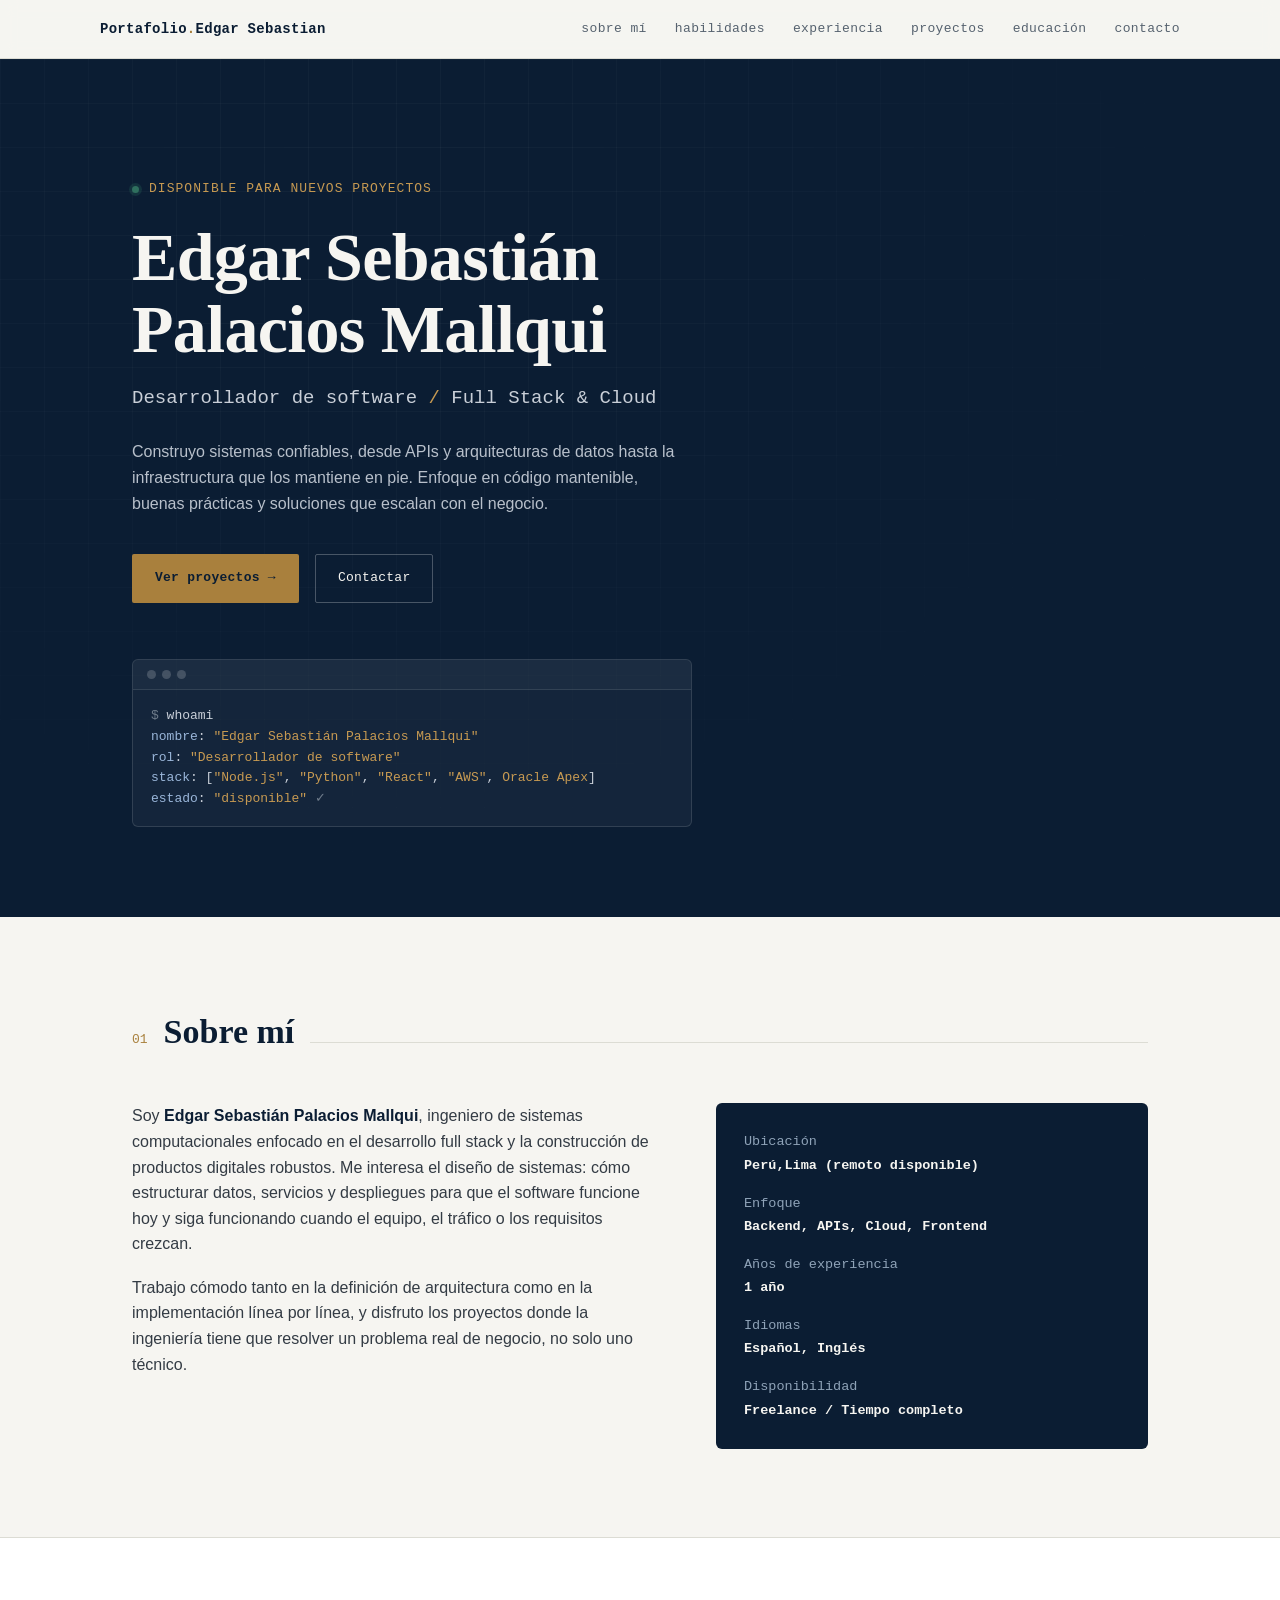
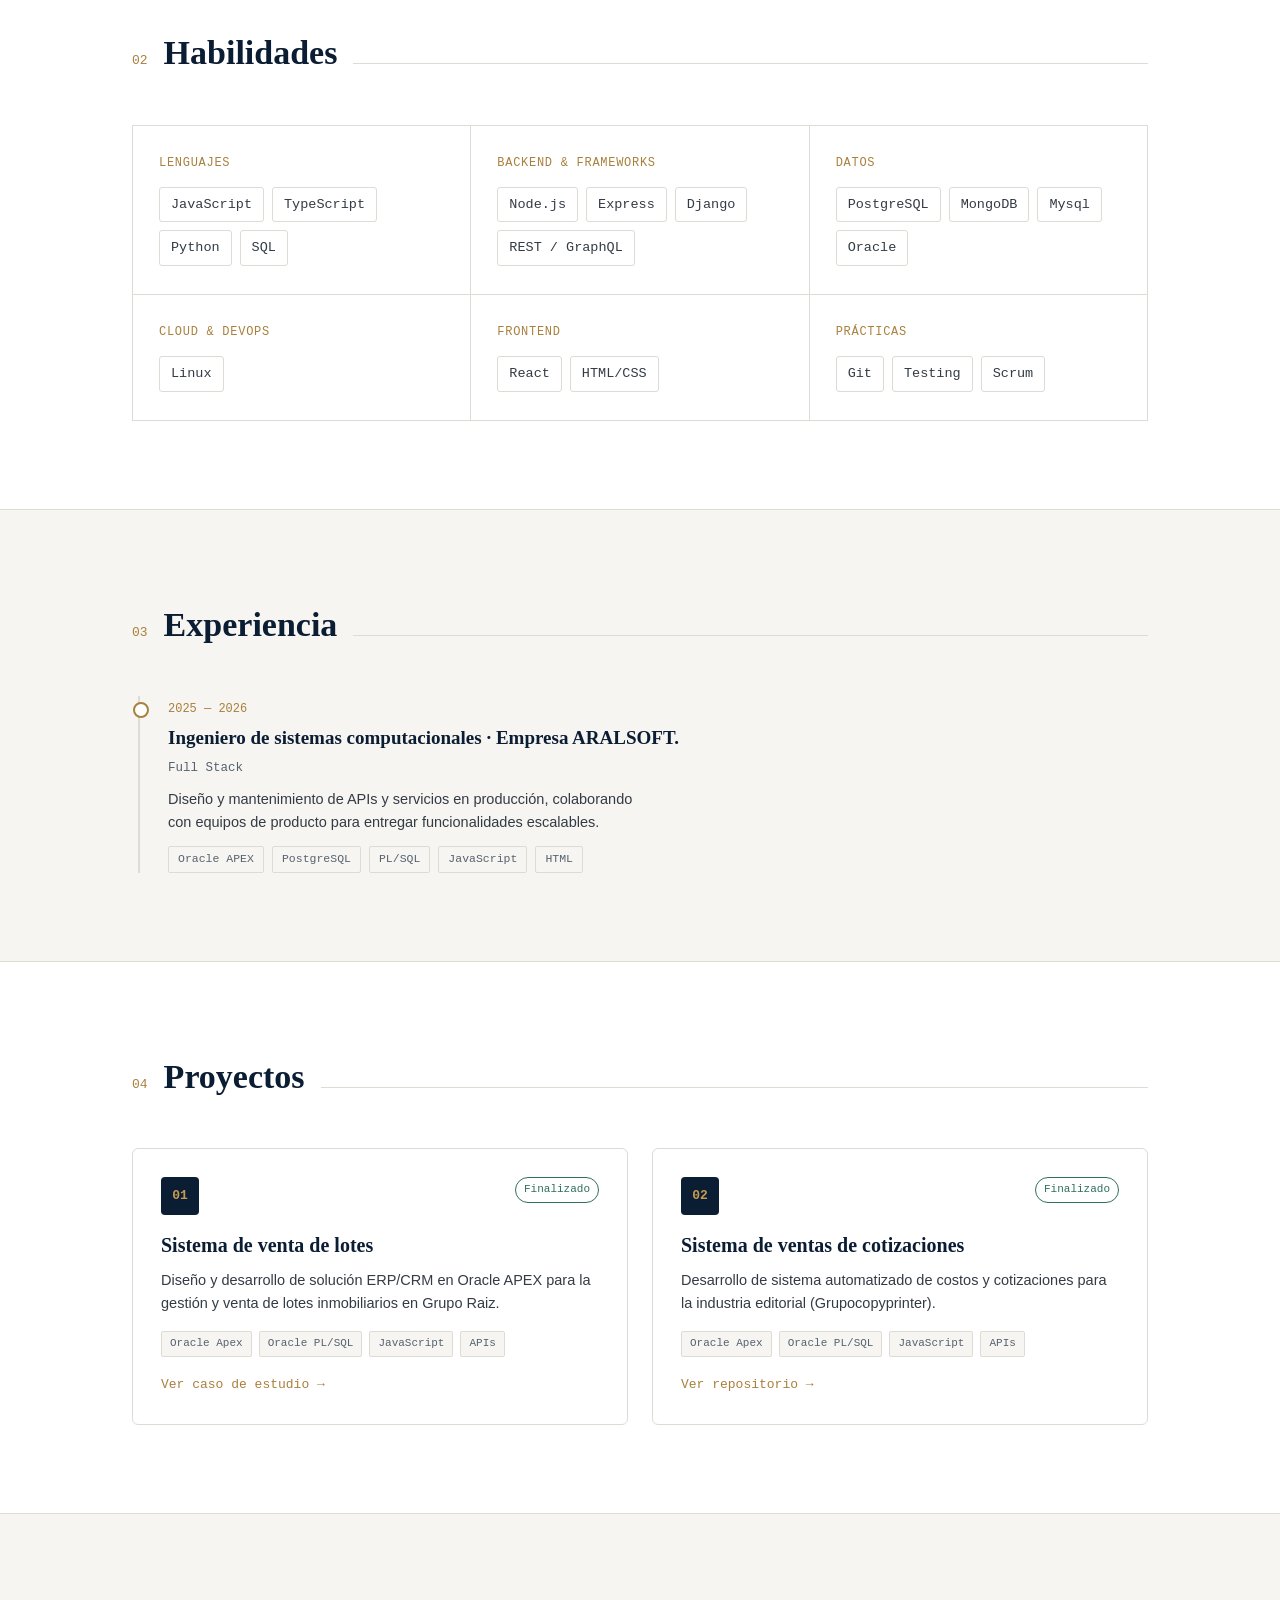
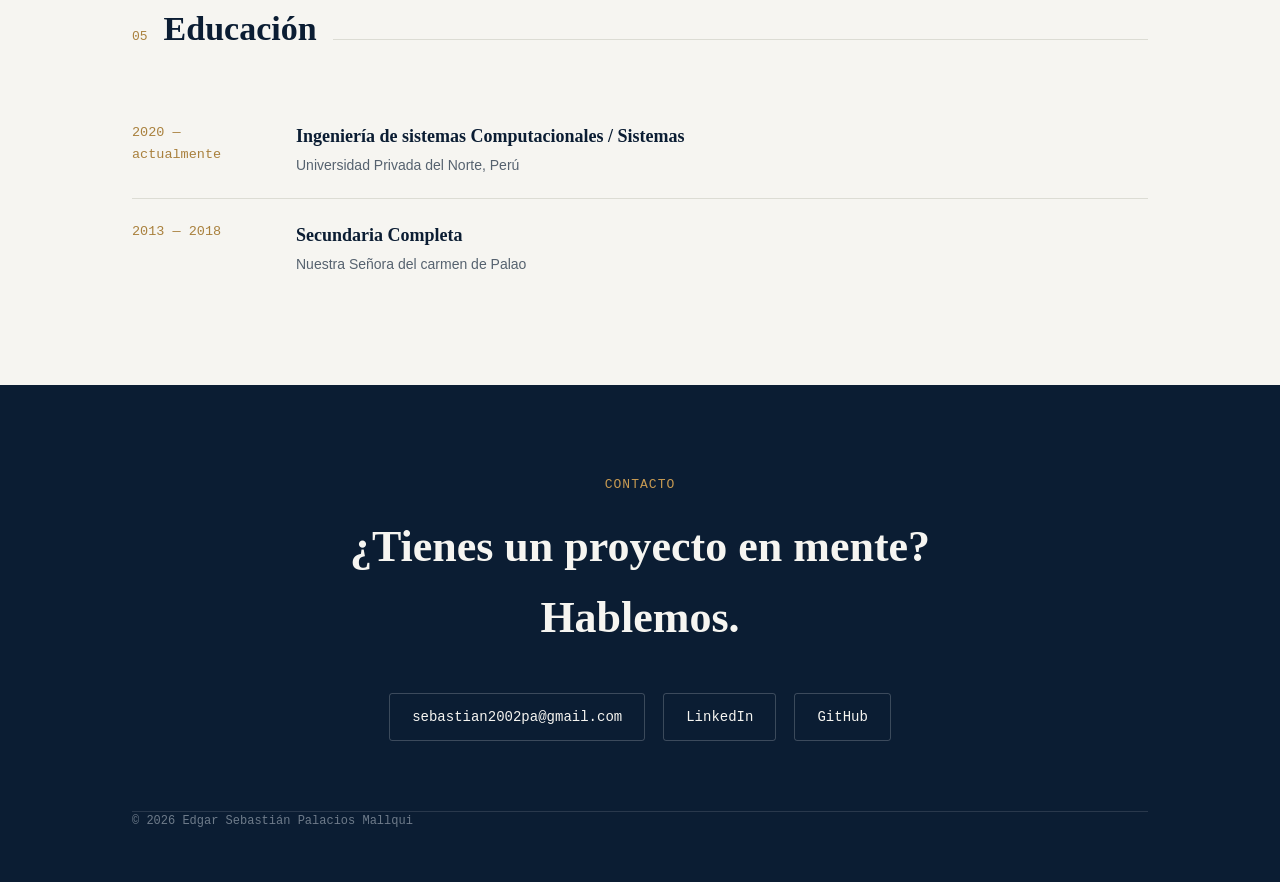
==== index.html @ ee0e253f "Rename INDEX.HTML to index.html" ====
<!DOCTYPE html>
<html lang="es">
<head>
<meta charset="UTF-8">
<meta name="viewport" content="width=device-width, initial-scale=1.0">
<title>Edgar Sebastián Palacios Mallqui — Ingeniero de Software</title>
<link rel="stylesheet" href="estilo.css">
</head>
<body>

<header class="nav">
  <div class="wrap nav-inner">
    <div class="brand">Portafolio<span>.</span>Edgar Sebastian</div>
    <button class="menu-toggle" id="menuToggle" aria-label="Abrir menú" aria-expanded="false">
      <svg width="22" height="22" viewBox="0 0 24 24" fill="none" stroke="currentColor" stroke-width="2"><line x1="3" y1="6" x2="21" y2="6"/><line x1="3" y1="12" x2="21" y2="12"/><line x1="3" y1="18" x2="21" y2="18"/></svg>
    </button>
    <nav class="links" id="navLinks">
      <a href="#sobre-mi">Sobre mí</a>
      <a href="#habilidades">Habilidades</a>
      <a href="#experiencia">Experiencia</a>
      <a href="#proyectos">Proyectos</a>
      <a href="#educacion">Educación</a>
      <a href="#contacto">Contacto</a>
    </nav>
  </div>
</header>

<section class="hero">
  <div class="wrap hero-inner">
    <div class="eyebrow"><span class="dot"></span> Disponible para nuevos proyectos</div>
    <h1 class="name">Edgar Sebastián<br>Palacios Mallqui</h1>
    <p class="role">Desarrollador de software <span class="accent">/</span> Full Stack &amp; Cloud</p>
    <p class="hero-desc">
      Construyo sistemas confiables, desde APIs y arquitecturas de datos hasta la
      infraestructura que los mantiene en pie. Enfoque en código mantenible,
      buenas prácticas y soluciones que escalan con el negocio.
    </p>
    <div class="hero-cta">
      <a href="#proyectos" class="btn btn-primary">Ver proyectos →</a>
      <a href="#contacto" class="btn btn-ghost">Contactar</a>
    </div>

    <div class="console" aria-hidden="true">
      <div class="console-bar"><span></span><span></span><span></span></div>
      <pre><span class="c">$</span> whoami
<span class="k">nombre</span>: <span class="s">"Edgar Sebastián Palacios Mallqui"</span>
<span class="k">rol</span>: <span class="s">"Desarrollador de software"</span>
<span class="k">stack</span>: [<span class="s">"Node.js"</span>, <span class="s">"Python"</span>, <span class="s">"React"</span>, <span class="s">"AWS"</span>, <span class="s">Oracle Apex</span>]
<span class="k">estado</span>: <span class="s">"disponible"</span> <span class="c">✓</span></pre>
    </div>
  </div>
</section>

<section id="sobre-mi">
  <div class="wrap">
    <div class="section-head">
      <span class="section-num">01</span>
      <h2 class="section-title">Sobre mí</h2>
      <div class="section-line"></div>
    </div>
    <div class="about-grid">
      <div class="about-text">
        <p>
          Soy <strong>Edgar Sebastián Palacios Mallqui</strong>, ingeniero de sistemas computacionales
          enfocado en el desarrollo full stack y la construcción de productos digitales
          robustos. Me interesa el diseño de sistemas: cómo estructurar datos,
          servicios y despliegues para que el software funcione hoy y siga
          funcionando cuando el equipo, el tráfico o los requisitos crezcan.
        </p>
        <p>
          Trabajo cómodo tanto en la definición de arquitectura como en la
          implementación línea por línea, y disfruto los proyectos donde
          la ingeniería tiene que resolver un problema real de negocio, no
          solo uno técnico.
        </p>
        <p>
        
        </p>
      </div>
      <dl class="facts">
        <dt>Ubicación</dt><dd>Perú,Lima (remoto disponible)</dd>
        <dt>Enfoque</dt><dd>Backend, APIs, Cloud, Frontend</dd>
        <dt>Años de experiencia</dt><dd>1 año</dd>
        <dt>Idiomas</dt><dd>Español, Inglés</dd>
        <dt>Disponibilidad</dt><dd>Freelance / Tiempo completo</dd>
      </dl>
    </div>
  </div>
</section>

<section class="alt" id="habilidades">
  <div class="wrap">
    <div class="section-head">
      <span class="section-num">02</span>
      <h2 class="section-title">Habilidades</h2>
      <div class="section-line"></div>
    </div>
    <div class="skills-grid">
      <div class="skill-card">
        <div class="skill-cat">Lenguajes</div>
        <ul class="skill-list">
          <li>JavaScript</li><li>TypeScript</li><li>Python</li><li>SQL</li>
        </ul>
      </div>
      <div class="skill-card">
        <div class="skill-cat">Backend &amp; Frameworks</div>
        <ul class="skill-list">
          <li>Node.js</li><li>Express</li><li>Django</li><li>REST / GraphQL</li>
        </ul>
      </div>
      <div class="skill-card">
        <div class="skill-cat">Datos</div>
        <ul class="skill-list">
          <li>PostgreSQL</li><li>MongoDB</li><li>Mysql</li><li>Oracle</li>
        </ul>
      </div>
      <div class="skill-card">
        <div class="skill-cat">Cloud &amp; DevOps</div>
        <ul class="skill-list">
          <li>Linux</li>
        </ul>
      </div>
      <div class="skill-card">
        <div class="skill-cat">Frontend</div>
        <ul class="skill-list">
          <li>React</li><li>HTML/CSS</li>
        </ul>
      </div>
      <div class="skill-card">
        <div class="skill-cat">Prácticas</div>
        <ul class="skill-list">
          <li>Git</li><li>Testing</li><li>Scrum</li>
        </ul>
      </div>
    </div>
  </div>
</section>

<section id="experiencia">
  <div class="wrap">
    <div class="section-head">
      <span class="section-num">03</span>
      <h2 class="section-title">Experiencia</h2>
      <div class="section-line"></div>
    </div>
    <div class="gitlog">
      <div class="commit">
        <div class="commit-hash">2025 — 2026</div>
        <div class="commit-msg">Ingeniero de sistemas computacionales · Empresa ARALSOFT.</div>
        <div class="commit-meta">Full Stack</div>
        <p class="commit-body">
          Diseño y mantenimiento de APIs y servicios en producción, colaborando
          con equipos de producto para entregar funcionalidades escalables.
        </p>
        <div class="commit-tags"><span>Oracle APEX</span><span>PostgreSQL</span><span>PL/SQL</span><span>JavaScript</span><span>HTML</span></div>
      </div>
      
</section>

<section class="alt" id="proyectos">
  <div class="wrap">
    <div class="section-head">
      <span class="section-num">04</span>
      <h2 class="section-title">Proyectos</h2>
      <div class="section-line"></div>
    </div>
    <div class="projects-grid">
      <div class="project-card">
        <div class="project-top">
          <div class="project-icon">01</div>
          <span class="project-status">Finalizado</span>
        </div>
        <div class="project-title">Sistema de venta de lotes</div>
        <p class="project-desc">
          Diseño y desarrollo de solución ERP/CRM en Oracle APEX para la gestión y venta de lotes inmobiliarios en Grupo Raiz.
        </p>
        <div class="project-stack"><span>Oracle Apex</span><span>Oracle PL/SQL</span><span>JavaScript</span><span>APIs

        </span></div>
        <a class="project-link" href="#">Ver caso de estudio →</a>
      </div>
      <div class="project-card">
        <div class="project-top">
          <div class="project-icon">02</div>
          <span class="project-status">Finalizado</span>
        </div>
        <div class="project-title">Sistema de ventas de cotizaciones</div>
        <p class="project-desc">
          Desarrollo de sistema automatizado de costos y cotizaciones para la industria editorial (Grupocopyprinter).
        </p>
        <div class="project-stack"><span>Oracle Apex</span><span>Oracle PL/SQL</span><span>JavaScript</span><span>APIs</span></div>
        <a class="project-link" href="#">Ver repositorio →</a>
      </div>
             
</section>

<section id="educacion">
  <div class="wrap">
    <div class="section-head">
      <span class="section-num">05</span>
      <h2 class="section-title">Educación</h2>
      <div class="section-line"></div>
    </div>
    <div class="edu-item">
      <div class="edu-year">2020 — actualmente</div>
      <div>
        <div class="edu-title">Ingeniería de sistemas Computacionales / Sistemas</div>
        <div class="edu-sub">Universidad Privada del Norte, Perú</div>
      </div>
    </div>
    <div class="edu-item">
      <div class="edu-year"> 2013 — 2018</div>
      <div>
        <div class="edu-title">Secundaria Completa</div>
        <div class="edu-sub">Nuestra Señora del carmen de Palao</div>
      </div>
    </div>
    
</section>

<footer class="contact" id="contacto">
  <div class="wrap contact-inner">
    <div class="contact-eyebrow">Contacto</div>
    <h2 class="contact-title">¿Tienes un proyecto en mente? Hablemos.</h2>
    <div class="contact-methods">
      <a href="mailto:sebastian2002pa@gmail.com">sebastian2002pa@gmail.com</a>
      <a href="https://www.linkedin.com/in/sebastian-palacios-268299251/" target="_blank" rel="noopener">LinkedIn</a>
      <a href="https://github.com/tu-usuario" target="_blank" rel="noopener">GitHub</a>
    </div>
    <div class="foot-bottom wrap" style="padding:0;">
      <span>© 2026 Edgar Sebastián Palacios Mallqui</span>
      
    </div>
  </div>
</footer>

<script src="script.js"></script>

</body>
</html>
---- estilo.css ----
:root{
  --navy: #0B1D33;
  --navy-2: #122A48;
  --ivory: #F6F5F1;
  --paper: #FFFFFF;
  --steel: #56626F;
  --line: #DCDCD4;
  --brass: #A9803D;
  --brass-light: #C79A52;
  --ok: #2F6F5E;
  --mono: 'JetBrains Mono', ui-monospace, SFMono-Regular, Menlo, monospace;
  --serif: 'Source Serif 4', 'Georgia', serif;
  --sans: 'Inter', -apple-system, BlinkMacSystemFont, sans-serif;
}

@import url('https://fonts.googleapis.com/css2?family=Inter:wght@400;500;600;700&family=JetBrains+Mono:wght@400;500;600&family=Source+Serif+4:opsz,wght@8..60,400;8..60,600;8..60,700&display=swap');

*{ margin:0; padding:0; box-sizing:border-box; }

html{ scroll-behavior:smooth; }

body{
  background: var(--ivory);
  color: var(--navy);
  font-family: var(--sans);
  line-height:1.6;
  -webkit-font-smoothing:antialiased;
}

a{ color:inherit; text-decoration:none; }

::selection{ background: var(--brass-light); color: var(--navy); }

/* Focus visibility */
a:focus-visible, button:focus-visible{
  outline: 2px solid var(--brass);
  outline-offset: 3px;
}

.wrap{ max-width: 1080px; margin:0 auto; padding: 0 32px; }

/* NAV */
header.nav{
  position: sticky; top:0; z-index: 50;
  background: rgba(246,245,241,0.9);
  backdrop-filter: blur(8px);
  border-bottom: 1px solid var(--line);
}
.nav-inner{
  display:flex; align-items:center; justify-content:space-between;
  padding: 18px 0;
}
.brand{
  font-family: var(--mono);
  font-size: 14px;
  letter-spacing: 0.02em;
  font-weight:600;
}
.brand span{ color: var(--brass); }
nav.links{ display:flex; gap: 28px; }
nav.links a{
  font-size: 13px;
  font-family: var(--mono);
  color: var(--steel);
  letter-spacing: 0.03em;
  text-transform: lowercase;
  position: relative;
  transition: color .2s ease;
}
nav.links a:hover{ color: var(--navy); }
nav.links a::after{
  content:''; position:absolute; left:0; bottom:-4px;
  width:0; height:1px; background: var(--brass);
  transition: width .25s ease;
}
nav.links a:hover::after{ width:100%; }

.menu-toggle{ display:none; background:none; border:none; cursor:pointer; }

/* HERO */
.hero{
  background: var(--navy);
  color: var(--ivory);
  padding: 120px 0 90px;
  position: relative;
  overflow: hidden;
}
.hero::before{
  content:'';
  position:absolute; inset:0;
  background-image:
    linear-gradient(rgba(255,255,255,0.035) 1px, transparent 1px),
    linear-gradient(90deg, rgba(255,255,255,0.035) 1px, transparent 1px);
  background-size: 44px 44px;
  mask-image: radial-gradient(ellipse at 30% 20%, black, transparent 70%);
}
.hero-inner{ position:relative; z-index:2; }
.eyebrow{
  font-family: var(--mono);
  font-size: 13px;
  color: var(--brass-light);
  letter-spacing: 0.08em;
  text-transform: uppercase;
  display:flex; align-items:center; gap:10px;
  margin-bottom: 22px;
}
.eyebrow .dot{
  width:7px; height:7px; border-radius:50%;
  background: var(--ok);
  box-shadow: 0 0 0 3px rgba(47,111,94,0.25);
}
h1.name{
  font-family: var(--serif);
  font-weight: 700;
  font-size: clamp(38px, 6vw, 68px);
  line-height: 1.05;
  letter-spacing: -0.01em;
  max-width: 780px;
}
.role{
  font-family: var(--mono);
  font-size: clamp(15px, 2vw, 19px);
  color: #C9CFD8;
  margin-top: 18px;
  max-width: 640px;
}
.role .accent{ color: var(--brass-light); }
.hero-desc{
  margin-top: 26px;
  max-width: 560px;
  color: #B8C0CB;
  font-size: 16px;
}
.hero-cta{
  margin-top: 38px;
  display:flex; gap:16px; flex-wrap:wrap;
}
.btn{
  font-family: var(--mono);
  font-size: 13px;
  padding: 13px 22px;
  border-radius: 2px;
  letter-spacing: 0.02em;
  transition: all .2s ease;
  display:inline-flex; align-items:center; gap:8px;
  border: 1px solid transparent;
}
.btn-primary{
  background: var(--brass);
  color: var(--navy);
  font-weight:600;
}
.btn-primary:hover{ background: var(--brass-light); }
.btn-ghost{
  border-color: rgba(255,255,255,0.25);
  color: var(--ivory);
}
.btn-ghost:hover{ border-color: var(--brass-light); color: var(--brass-light); }

/* console card */
.console{
  margin-top: 56px;
  background: rgba(255,255,255,0.04);
  border: 1px solid rgba(255,255,255,0.12);
  border-radius: 6px;
  max-width: 560px;
  font-family: var(--mono);
  font-size: 13px;
  overflow:hidden;
}
.console-bar{
  display:flex; gap:6px;
  padding: 10px 14px;
  border-bottom: 1px solid rgba(255,255,255,0.1);
  background: rgba(255,255,255,0.03);
}
.console-bar span{
  width:9px; height:9px; border-radius:50%;
  background: rgba(255,255,255,0.18);
}
.console pre{
  padding: 16px 18px;
  color: #C9CFD8;
  white-space: pre-wrap;
  overflow-x:auto;
}
.console .k{ color: #9AB6D9; }
.console .s{ color: var(--brass-light); }
.console .c{ color: #6E7B8A; }

/* SECTION shared */
section{ padding: 88px 0; }
section.alt{ background: var(--paper); border-top: 1px solid var(--line); border-bottom: 1px solid var(--line); }
.section-head{
  display:flex; align-items:baseline; gap: 16px;
  margin-bottom: 44px;
}
.section-num{
  font-family: var(--mono);
  color: var(--brass);
  font-size: 13px;
}
.section-title{
  font-family: var(--serif);
  font-size: clamp(26px, 3.4vw, 34px);
  font-weight:700;
}
.section-line{
  flex:1; height:1px; background: var(--line);
}

/* ABOUT */
.about-grid{
  display:grid; grid-template-columns: 1.1fr 0.9fr; gap: 56px;
  align-items:start;
}
.about-text p{ margin-bottom: 18px; color: #333B44; font-size: 16px; max-width: 62ch; }
.about-text strong{ color: var(--navy); }
.facts{
  background: var(--navy);
  color: var(--ivory);
  padding: 28px;
  border-radius: 6px;
  font-family: var(--mono);
  font-size: 13.5px;
}
.facts dt{ color: #8FA3B8; margin-top: 16px; }
.facts dt:first-child{ margin-top:0; }
.facts dd{ color: var(--ivory); font-weight:600; margin-top:2px; }

/* SKILLS */
.skills-grid{
  display:grid; grid-template-columns: repeat(3, 1fr); gap: 1px;
  background: var(--line);
  border: 1px solid var(--line);
}
.skill-card{
  background: var(--paper);
  padding: 28px 26px;
}
.skill-cat{
  font-family: var(--mono);
  font-size: 12px;
  color: var(--brass);
  text-transform: uppercase;
  letter-spacing: 0.06em;
  margin-bottom: 14px;
}
.skill-list{ list-style:none; display:flex; flex-wrap:wrap; gap:8px; }
.skill-list li{
  font-size: 13.5px;
  padding: 6px 11px;
  border: 1px solid var(--line);
  border-radius: 3px;
  color: #333B44;
  font-family: var(--mono);
}

/* EXPERIENCE — git log style */
.gitlog{ border-left: 2px solid var(--line); margin-left: 6px; }
.commit{
  position: relative;
  padding: 4px 0 32px 28px;
}
.commit:last-child{ padding-bottom:0; }
.commit::before{
  content:'';
  position:absolute; left:-7px; top:6px;
  width:12px; height:12px; border-radius:50%;
  background: var(--paper);
  border: 2px solid var(--brass);
}
.commit-hash{
  font-family: var(--mono);
  font-size: 12px;
  color: var(--brass);
}
.commit-msg{
  font-family: var(--serif);
  font-weight:700;
  font-size: 19px;
  margin-top: 4px;
}
.commit-meta{
  font-family: var(--mono);
  font-size: 12.5px;
  color: var(--steel);
  margin-top: 4px;
}
.commit-body{ margin-top: 10px; color:#333B44; font-size:14.5px; max-width:60ch;}
.commit-tags{ margin-top:12px; display:flex; gap:8px; flex-wrap:wrap; }
.commit-tags span{
  font-family: var(--mono);
  font-size: 11.5px;
  padding: 3px 9px;
  background: var(--ivory);
  border: 1px solid var(--line);
  border-radius: 2px;
  color: var(--steel);
}

/* PROJECTS */
.projects-grid{
  display:grid; grid-template-columns: repeat(2, 1fr); gap: 24px;
}
.project-card{
  background: var(--paper);
  border: 1px solid var(--line);
  border-radius: 6px;
  padding: 28px;
  display:flex; flex-direction:column;
  transition: border-color .2s ease, transform .2s ease;
}
.project-card:hover{ border-color: var(--brass); transform: translateY(-2px); }
.project-top{
  display:flex; justify-content:space-between; align-items:flex-start;
  margin-bottom: 14px;
}
.project-icon{
  width: 38px; height:38px;
  border-radius: 4px;
  background: var(--navy);
  color: var(--brass-light);
  display:flex; align-items:center; justify-content:center;
  font-family: var(--mono); font-size: 13px; font-weight:600;
}
.project-status{
  font-family: var(--mono); font-size: 11px;
  color: var(--ok);
  border: 1px solid var(--ok);
  padding: 3px 8px; border-radius: 20px;
}
.project-title{ font-family: var(--serif); font-weight:700; font-size: 20px; }
.project-desc{ color:#333B44; font-size:14.5px; margin-top:8px; flex:1; }
.project-stack{ display:flex; gap:7px; flex-wrap:wrap; margin-top:16px; }
.project-stack span{
  font-family: var(--mono); font-size: 11px;
  color: var(--steel);
  background: var(--ivory);
  padding: 3px 8px; border-radius: 2px;
  border:1px solid var(--line);
}
.project-link{
  margin-top:18px;
  font-family: var(--mono); font-size: 13px;
  color: var(--brass);
  display:inline-flex; align-items:center; gap:6px;
}

/* EDUCATION */
.edu-item{
  display:grid; grid-template-columns: 140px 1fr;
  gap: 24px;
  padding: 22px 0;
  border-bottom: 1px solid var(--line);
}
.edu-item:first-child{ padding-top:0; }
.edu-item:last-child{ border-bottom:none; }
.edu-year{ font-family: var(--mono); color: var(--brass); font-size: 13.5px; }
.edu-title{ font-family: var(--serif); font-weight:700; font-size: 18px; }
.edu-sub{ color: var(--steel); font-size: 14px; margin-top: 3px; }

/* CONTACT */
footer.contact{
  background: var(--navy);
  color: var(--ivory);
  padding: 90px 0 50px;
}
.contact-inner{ text-align:center; }
.contact-eyebrow{
  font-family: var(--mono); color: var(--brass-light);
  font-size: 13px; text-transform:uppercase; letter-spacing:.08em;
}
.contact-title{
  font-family: var(--serif); font-weight:700;
  font-size: clamp(28px, 4vw, 44px);
  margin-top: 16px;
  max-width: 700px;
  margin-left:auto; margin-right:auto;
}
.contact-methods{
  margin-top: 40px;
  display:flex; justify-content:center; gap: 18px; flex-wrap:wrap;
}
.contact-methods a{
  font-family: var(--mono); font-size: 14px;
  border: 1px solid rgba(255,255,255,0.2);
  padding: 12px 22px;
  border-radius: 3px;
  transition: border-color .2s ease, color .2s ease;
}
.contact-methods a:hover{ border-color: var(--brass-light); color: var(--brass-light); }
.foot-bottom{
  margin-top: 70px;
  padding-top: 24px;
  border-top: 1px solid rgba(255,255,255,0.12);
  display:flex; justify-content:space-between; align-items:center;
  font-family: var(--mono); font-size: 12px; color: #6E7B8A;
  flex-wrap:wrap; gap:12px;
}

/* responsive */
@media (max-width: 860px){
  .about-grid{ grid-template-columns: 1fr; }
  .skills-grid{ grid-template-columns: 1fr 1fr; }
  .projects-grid{ grid-template-columns: 1fr; }
}
@media (max-width: 600px){
  .wrap{ padding: 0 20px; }
  nav.links{
    position:fixed; top:64px; left:0; right:0;
    background: var(--ivory);
    flex-direction:column; gap:0;
    border-bottom: 1px solid var(--line);
    transform: translateY(-150%);
    transition: transform .25s ease;
    padding: 8px 20px 16px;
  }
  nav.links.open{ transform: translateY(0); }
  nav.links a{ padding: 12px 0; border-bottom: 1px solid var(--line); }
  .menu-toggle{ display:block; }
  .skills-grid{ grid-template-columns: 1fr; }
  .edu-item{ grid-template-columns: 1fr; gap:6px; }
}

@media (prefers-reduced-motion: reduce){
  html{ scroll-behavior:auto; }
  *{ transition: none !important; animation: none !important; }
}
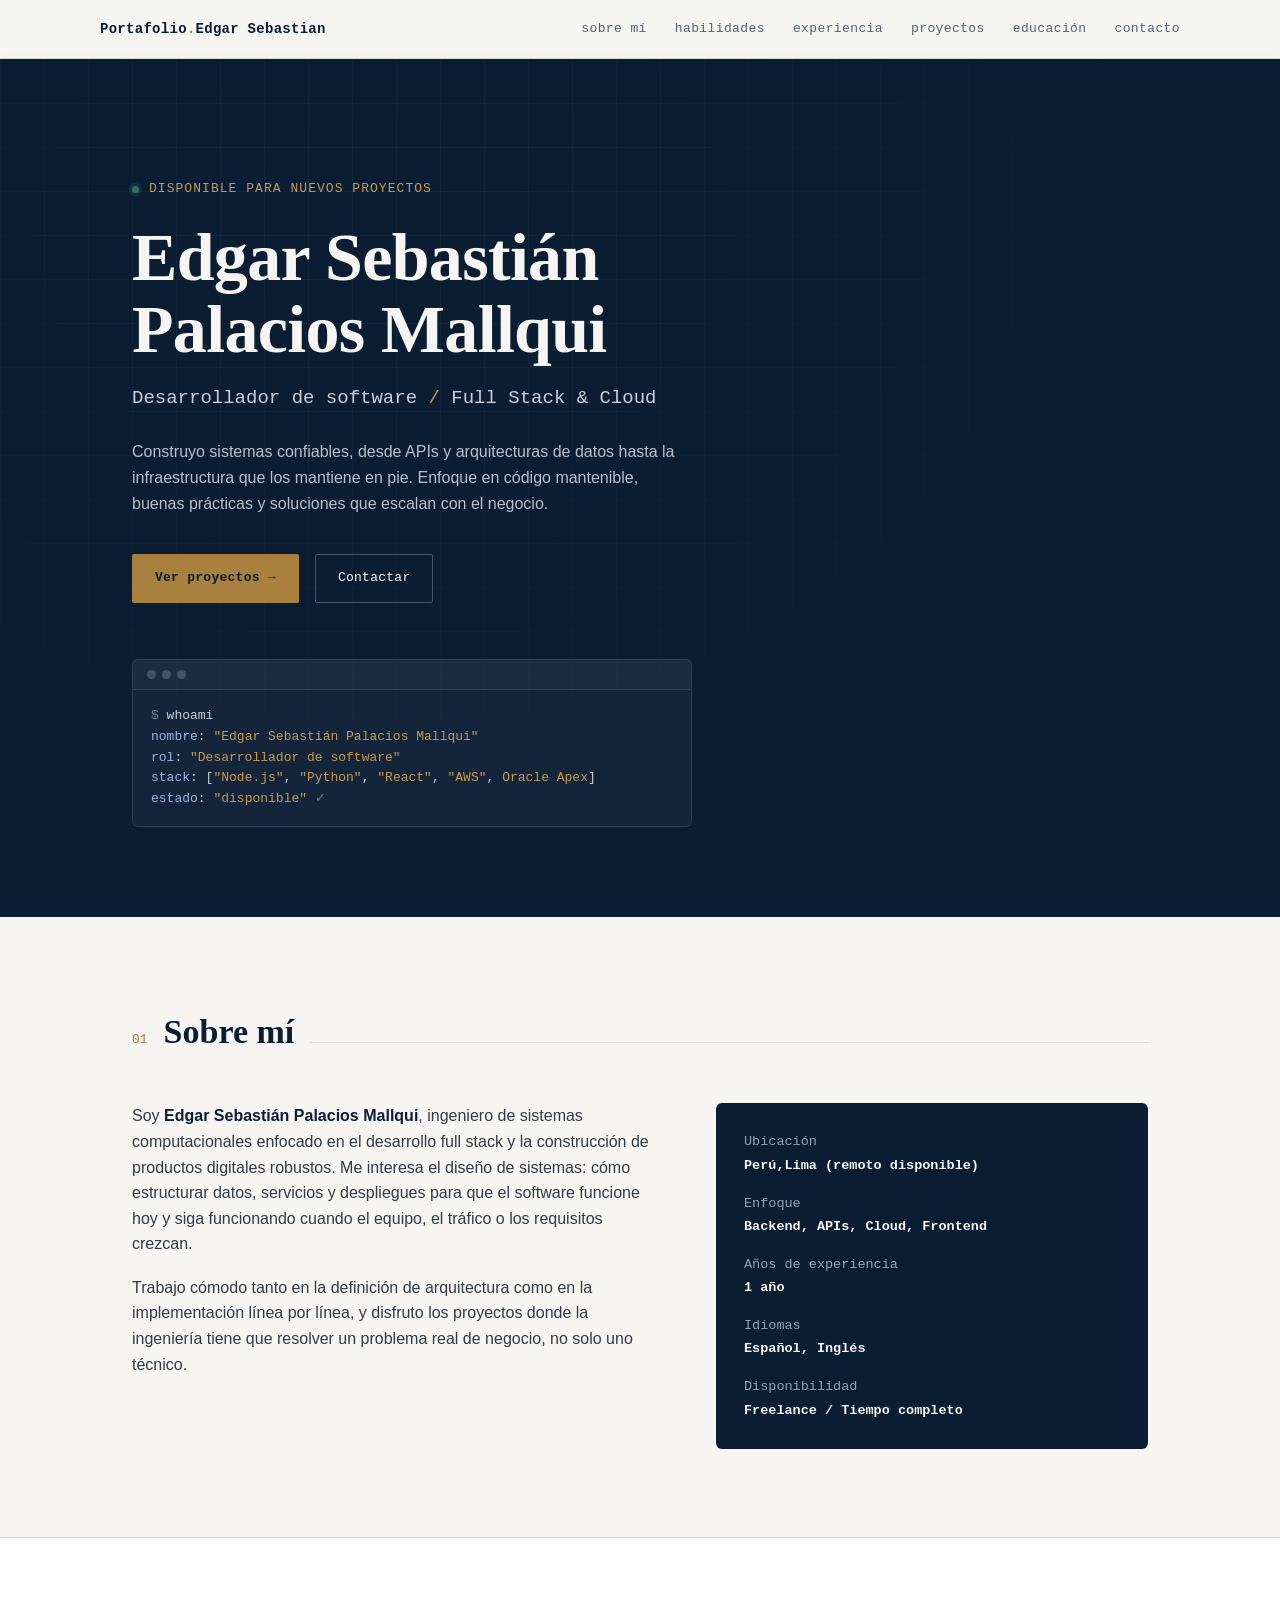
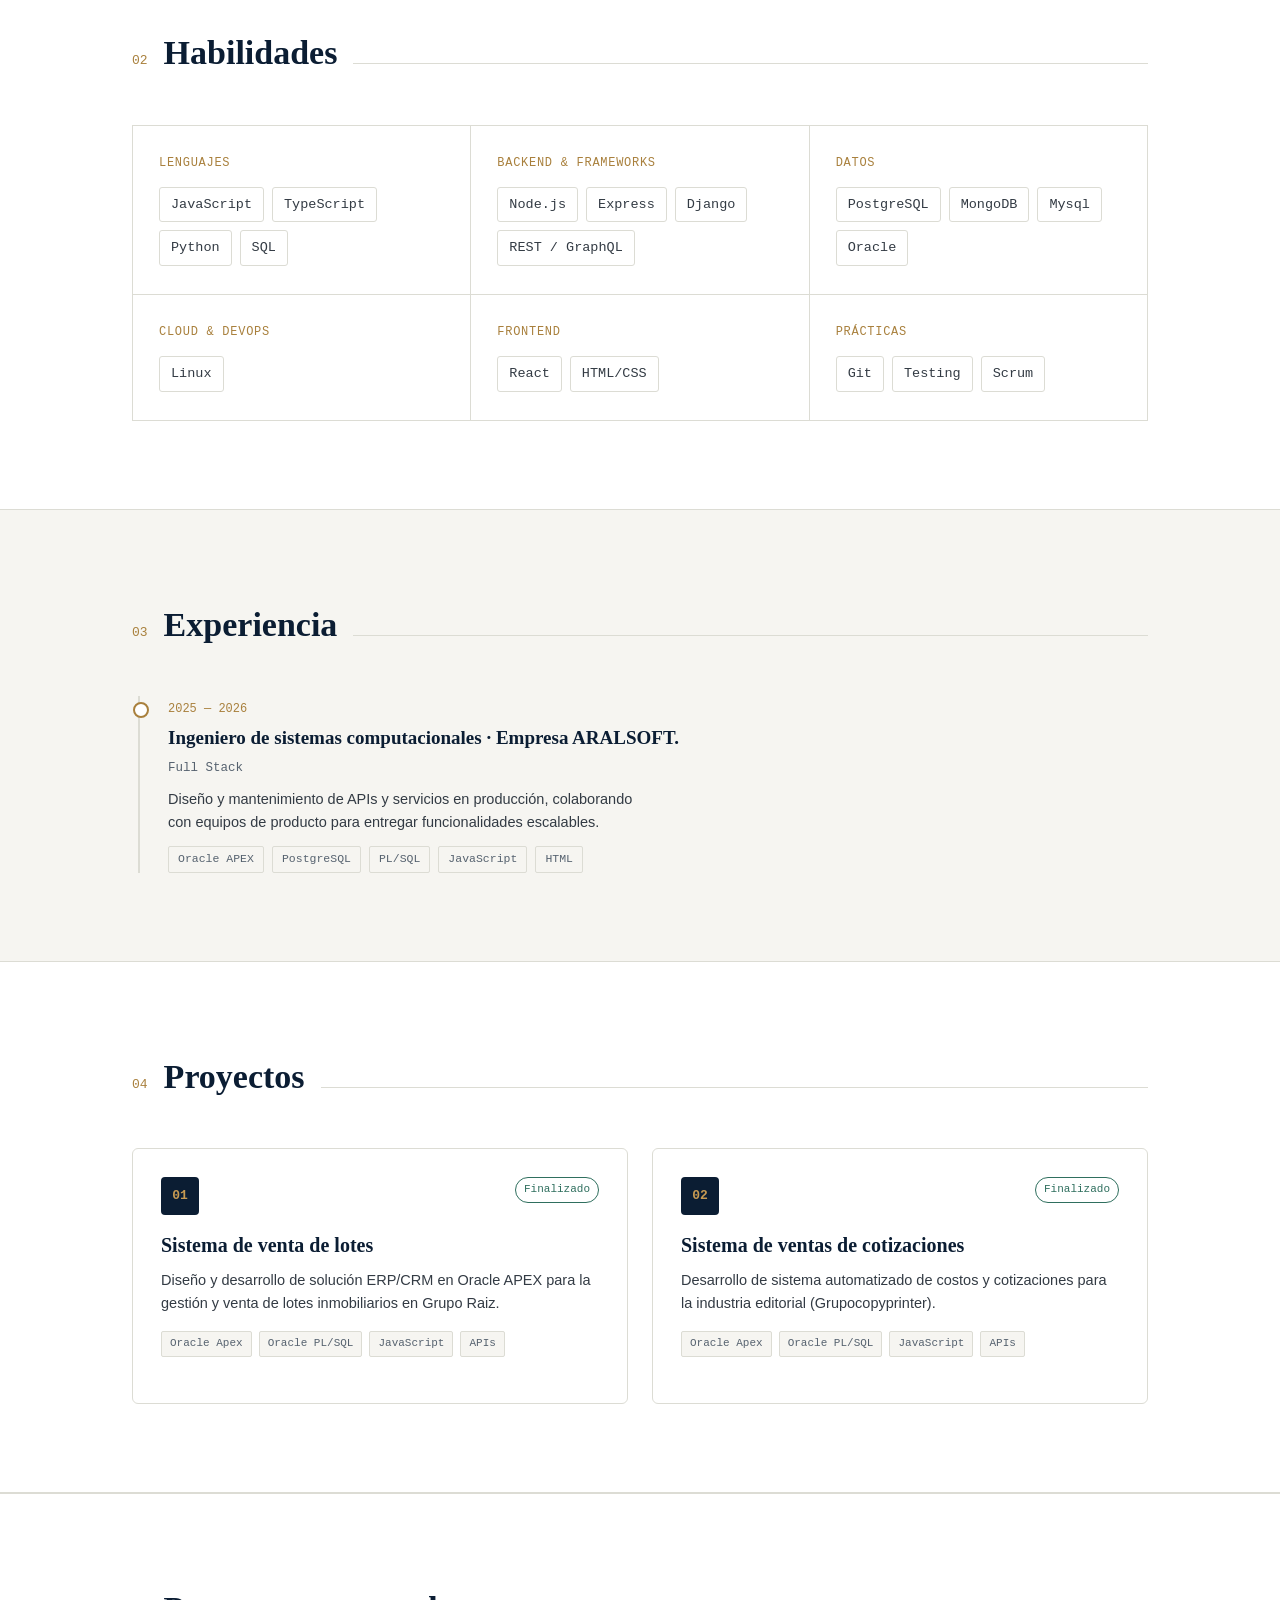
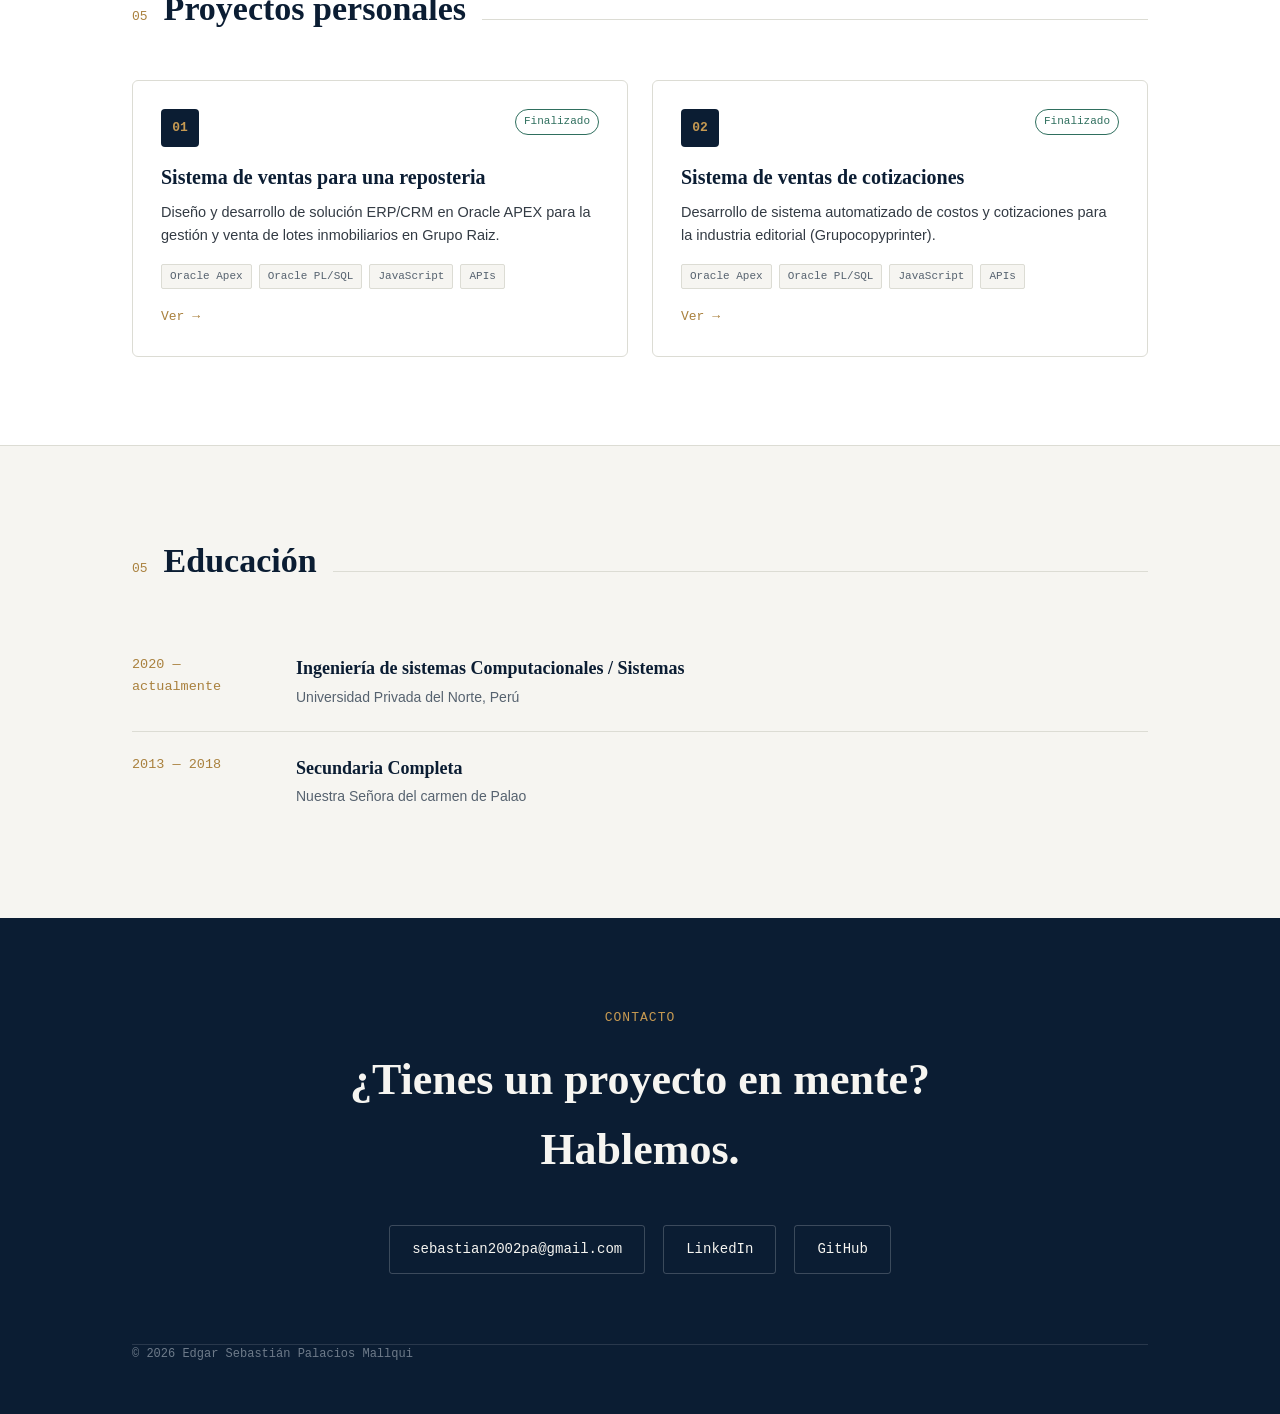
==== commit 4a0c0b67: "index.html" ====
--- a/index.html
+++ b/index.html
@@ -177,7 +177,7 @@
         <div class="project-stack"><span>Oracle Apex</span><span>Oracle PL/SQL</span><span>JavaScript</span><span>APIs
 
         </span></div>
-        <a class="project-link" href="#">Ver caso de estudio →</a>
+        <a class="project-link" href="#"></a>
       </div>
       <div class="project-card">
         <div class="project-top">
@@ -189,7 +189,44 @@
           Desarrollo de sistema automatizado de costos y cotizaciones para la industria editorial (Grupocopyprinter).
         </p>
         <div class="project-stack"><span>Oracle Apex</span><span>Oracle PL/SQL</span><span>JavaScript</span><span>APIs</span></div>
-        <a class="project-link" href="#">Ver repositorio →</a>
+        <a class="project-link" href="#"></a>
+      </div>
+             
+</section>
+
+      <section class="alt" id="proyectos-personales">
+  <div class="wrap">
+    <div class="section-head">
+      <span class="section-num">05</span>
+      <h2 class="section-title">Proyectos personales</h2>
+      <div class="section-line"></div>
+    </div>
+    <div class="projects-grid">
+      <div class="project-card">
+        <div class="project-top">
+          <div class="project-icon">01</div>
+          <span class="project-status">Finalizado</span>
+        </div>
+        <div class="project-title">Sistema de ventas para una reposteria</div>
+        <p class="project-desc">
+          Diseño y desarrollo de solución ERP/CRM en Oracle APEX para la gestión y venta de lotes inmobiliarios en Grupo Raiz.
+        </p>
+        <div class="project-stack"><span>Oracle Apex</span><span>Oracle PL/SQL</span><span>JavaScript</span><span>APIs
+
+        </span></div>
+        <a class="project-link" href="#">Ver →</a>
+      </div>
+      <div class="project-card">
+        <div class="project-top">
+          <div class="project-icon">02</div>
+          <span class="project-status">Finalizado</span>
+        </div>
+        <div class="project-title">Sistema de ventas de cotizaciones</div>
+        <p class="project-desc">
+          Desarrollo de sistema automatizado de costos y cotizaciones para la industria editorial (Grupocopyprinter).
+        </p>
+        <div class="project-stack"><span>Oracle Apex</span><span>Oracle PL/SQL</span><span>JavaScript</span><span>APIs</span></div>
+        <a class="project-link" href="#">Ver →</a>
       </div>
              
 </section>
@@ -225,7 +262,7 @@
     <div class="contact-methods">
       <a href="mailto:sebastian2002pa@gmail.com">sebastian2002pa@gmail.com</a>
       <a href="https://www.linkedin.com/in/sebastian-palacios-268299251/" target="_blank" rel="noopener">LinkedIn</a>
-      <a href="https://github.com/tu-usuario" target="_blank" rel="noopener">GitHub</a>
+      <a href="https://github.com/EdgarPalaciosMallqui" target="_blank" rel="noopener">GitHub</a>
     </div>
     <div class="foot-bottom wrap" style="padding:0;">
       <span>© 2026 Edgar Sebastián Palacios Mallqui</span>
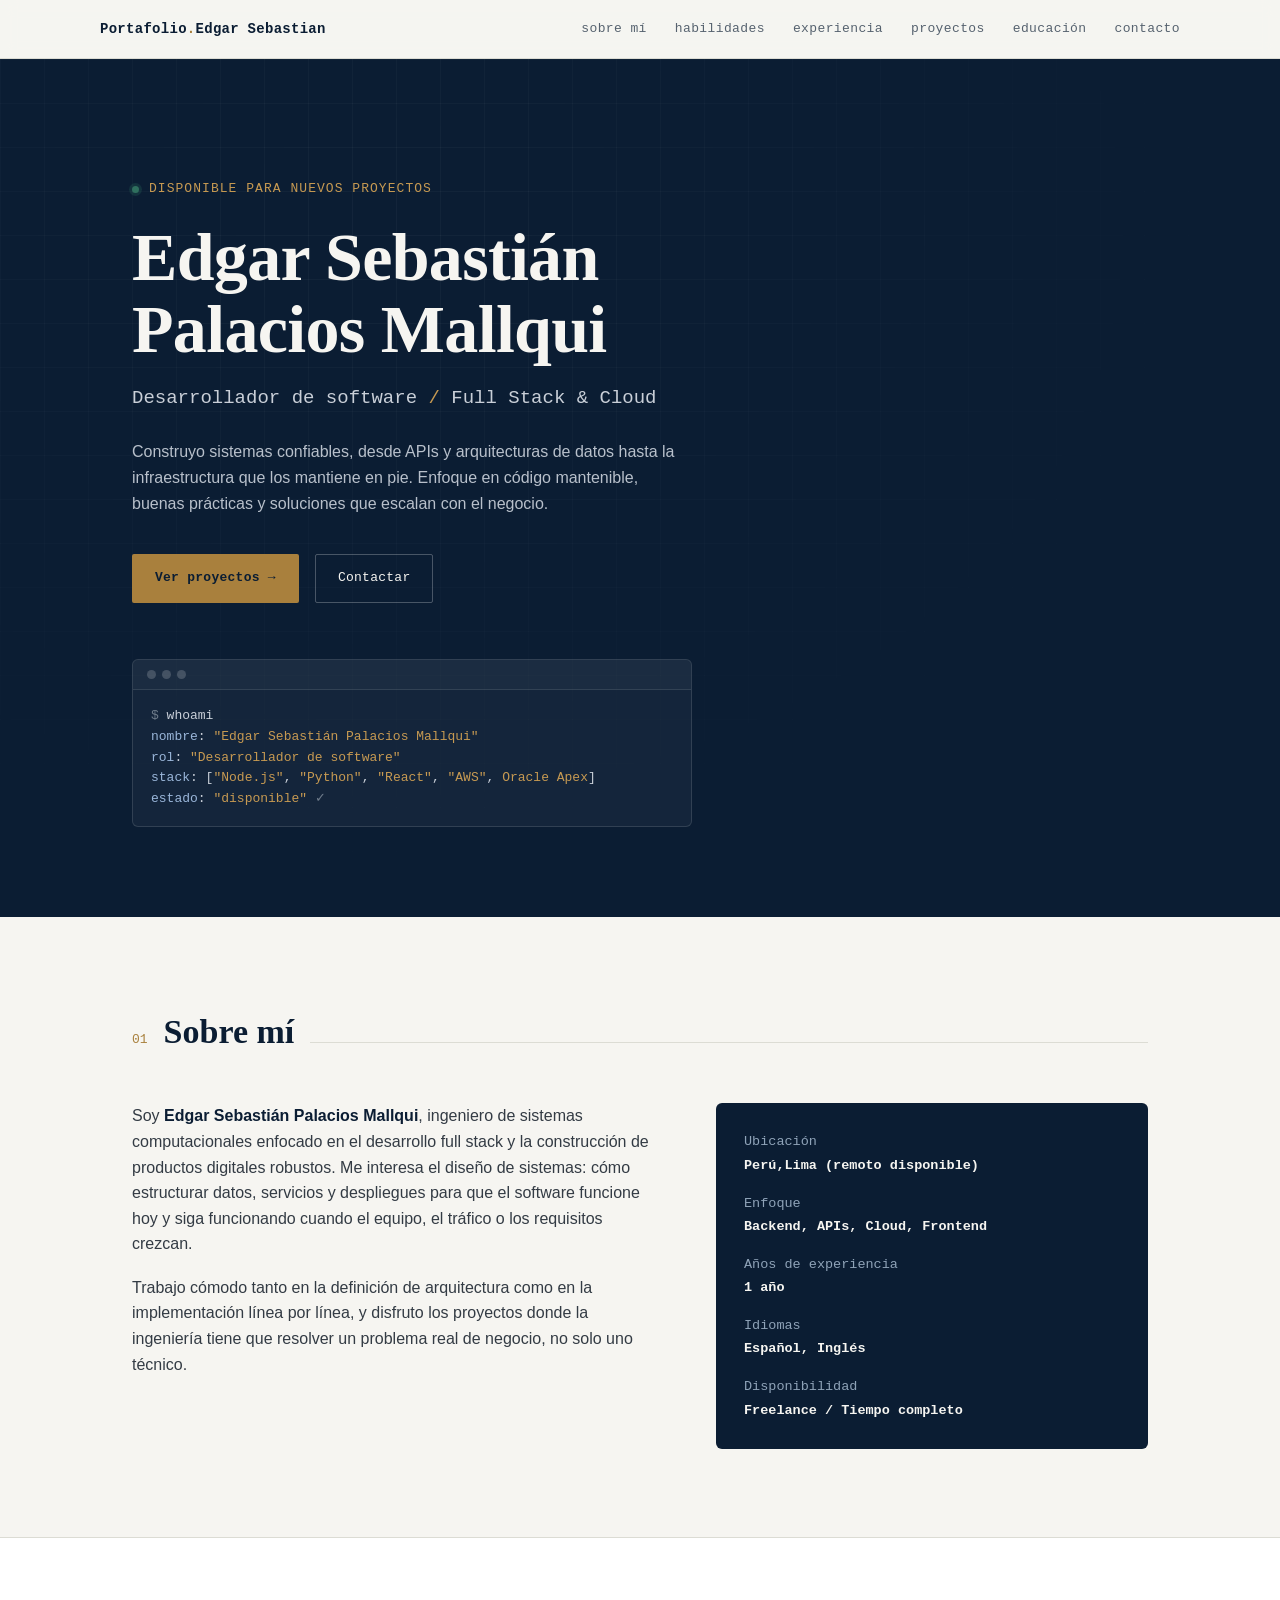
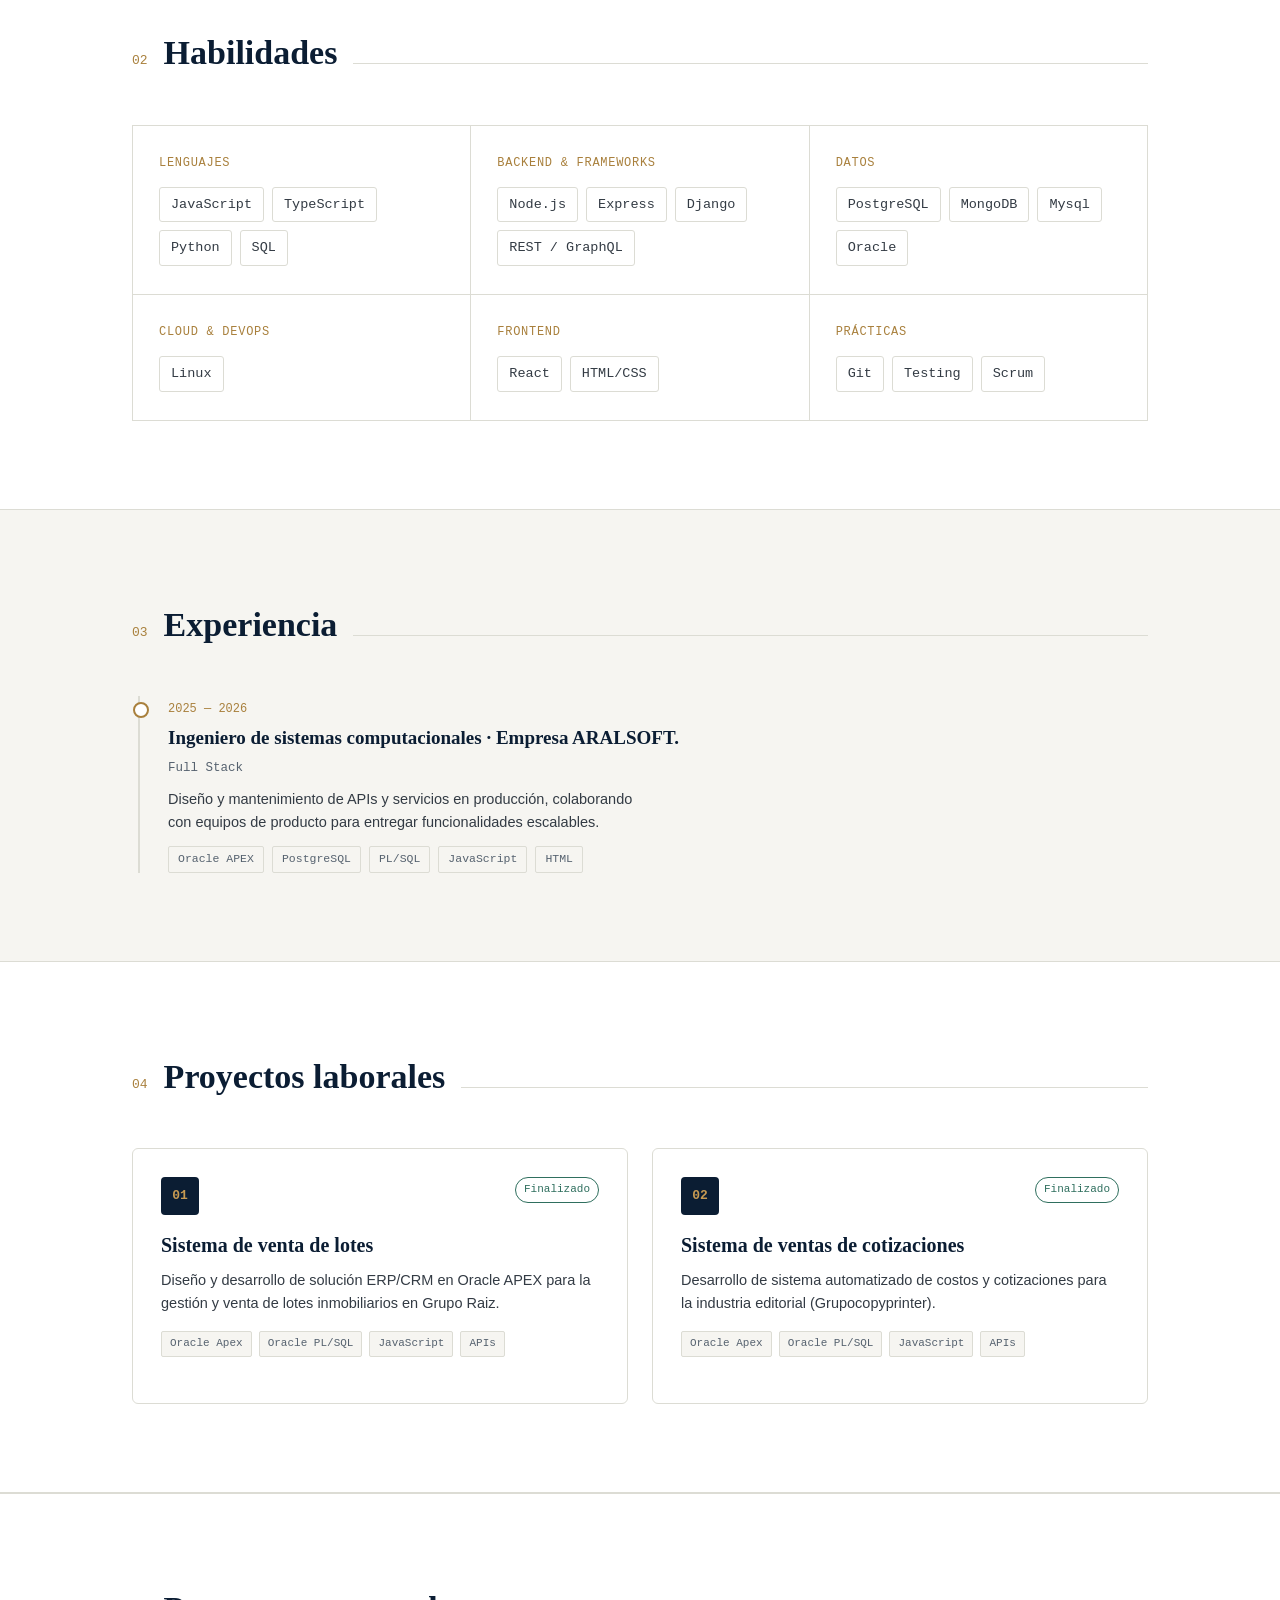
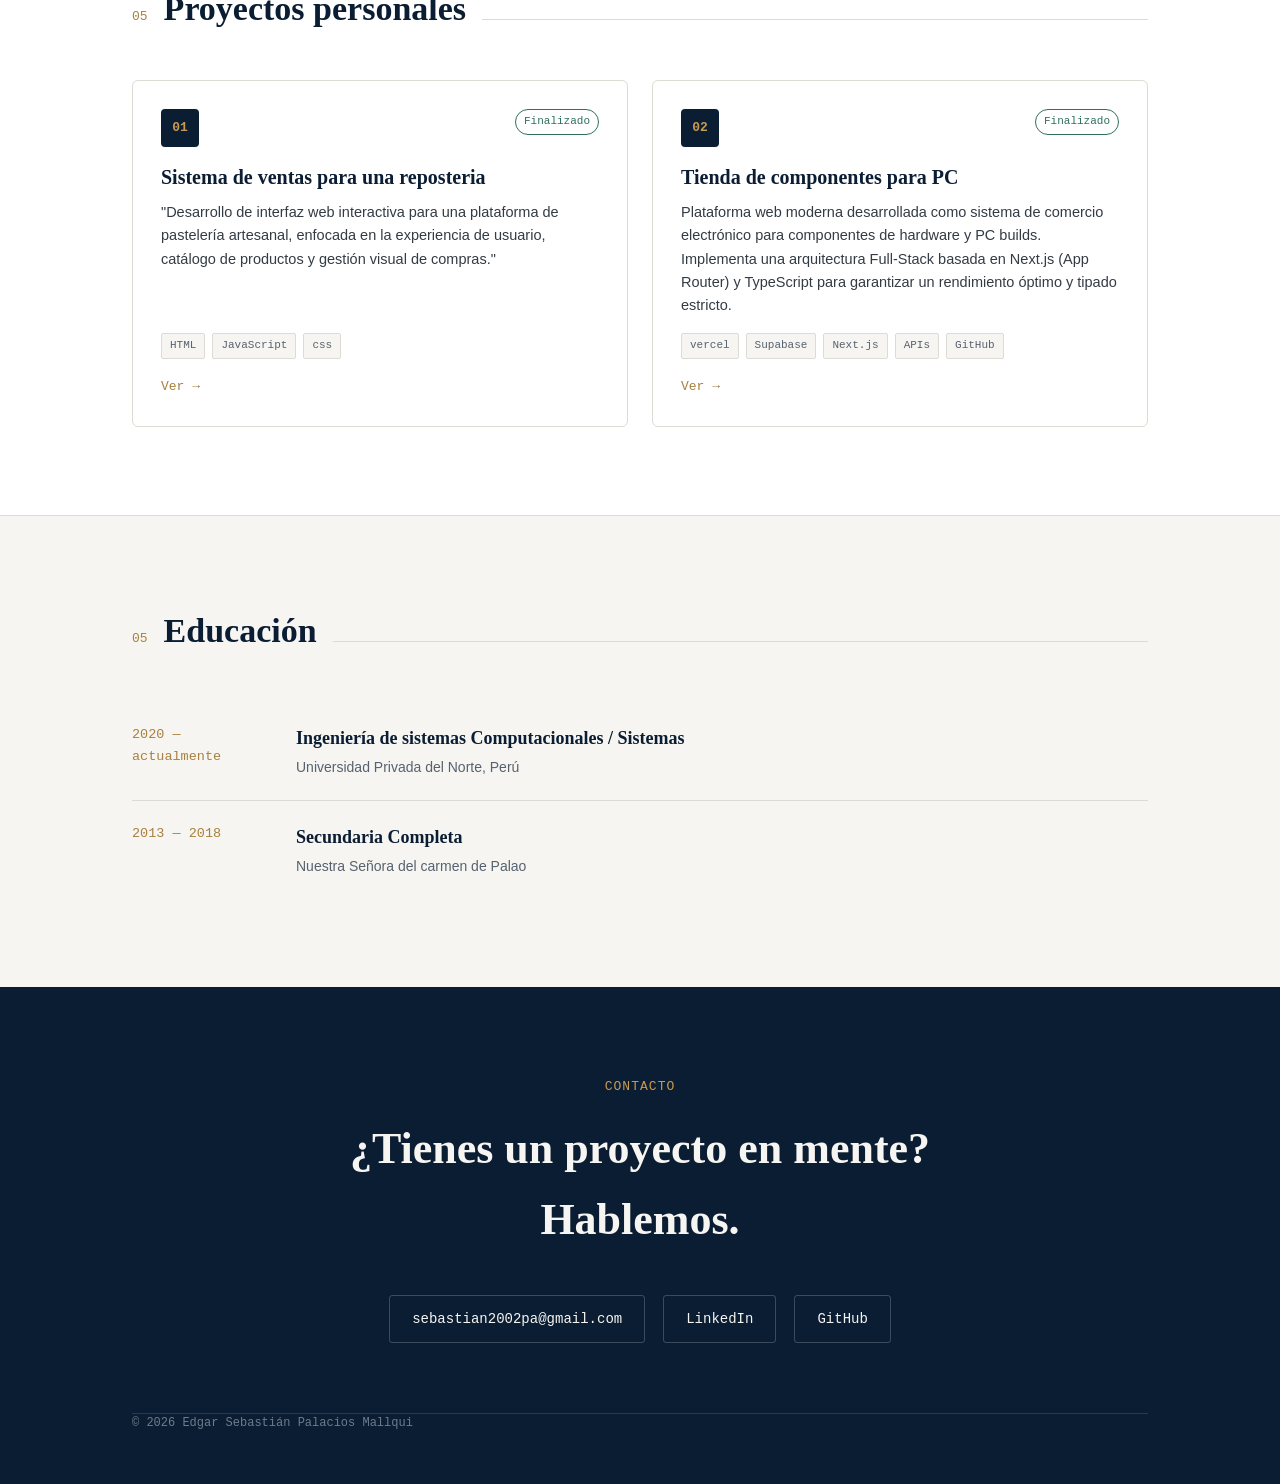
==== commit 01c7704a: "index.html" ====
--- a/index.html
+++ b/index.html
@@ -161,7 +161,7 @@
   <div class="wrap">
     <div class="section-head">
       <span class="section-num">04</span>
-      <h2 class="section-title">Proyectos</h2>
+      <h2 class="section-title">Proyectos laborales</h2>
       <div class="section-line"></div>
     </div>
     <div class="projects-grid">
@@ -194,7 +194,7 @@
              
 </section>
 
-      <section class="alt" id="proyectos-personales">
+<section class="alt" id="proyectos-personales">
   <div class="wrap">
     <div class="section-head">
       <span class="section-num">05</span>
@@ -209,24 +209,23 @@
         </div>
         <div class="project-title">Sistema de ventas para una reposteria</div>
         <p class="project-desc">
-          Diseño y desarrollo de solución ERP/CRM en Oracle APEX para la gestión y venta de lotes inmobiliarios en Grupo Raiz.
-        </p>
-        <div class="project-stack"><span>Oracle Apex</span><span>Oracle PL/SQL</span><span>JavaScript</span><span>APIs
-
-        </span></div>
-        <a class="project-link" href="#">Ver →</a>
+          "Desarrollo de interfaz web interactiva para una plataforma de pastelería artesanal, enfocada en la experiencia de usuario, catálogo de productos y gestión visual de compras."
+        </p>
+        <div class="project-stack"><span>HTML</span><span>JavaScript</span><span>css</span>
+
+      </div>
+        <a class="project-link" href="https://edgarpalaciosmallqui.github.io/proyecto-dulce-mania/" target="_blank">Ver →</a>
       </div>
       <div class="project-card">
         <div class="project-top">
           <div class="project-icon">02</div>
           <span class="project-status">Finalizado</span>
         </div>
-        <div class="project-title">Sistema de ventas de cotizaciones</div>
-        <p class="project-desc">
-          Desarrollo de sistema automatizado de costos y cotizaciones para la industria editorial (Grupocopyprinter).
-        </p>
-        <div class="project-stack"><span>Oracle Apex</span><span>Oracle PL/SQL</span><span>JavaScript</span><span>APIs</span></div>
-        <a class="project-link" href="#">Ver →</a>
+        <div class="project-title">Tienda de componentes para PC</div>
+        <p class="project-desc">
+          Plataforma web moderna desarrollada como sistema de comercio electrónico para componentes de hardware y PC builds. Implementa una arquitectura Full-Stack basada en Next.js (App Router) y TypeScript para garantizar un rendimiento óptimo y tipado estricto.
+        <div class="project-stack"><span>vercel</span><span>Supabase</span><span>Next.js</span><span>APIs</span><span>GitHub</span></div>
+        <a class="project-link" href="https://tienda-de-componentes-pc-bvyk.vercel.app/" target="_blank">Ver →</a>
       </div>
              
 </section>
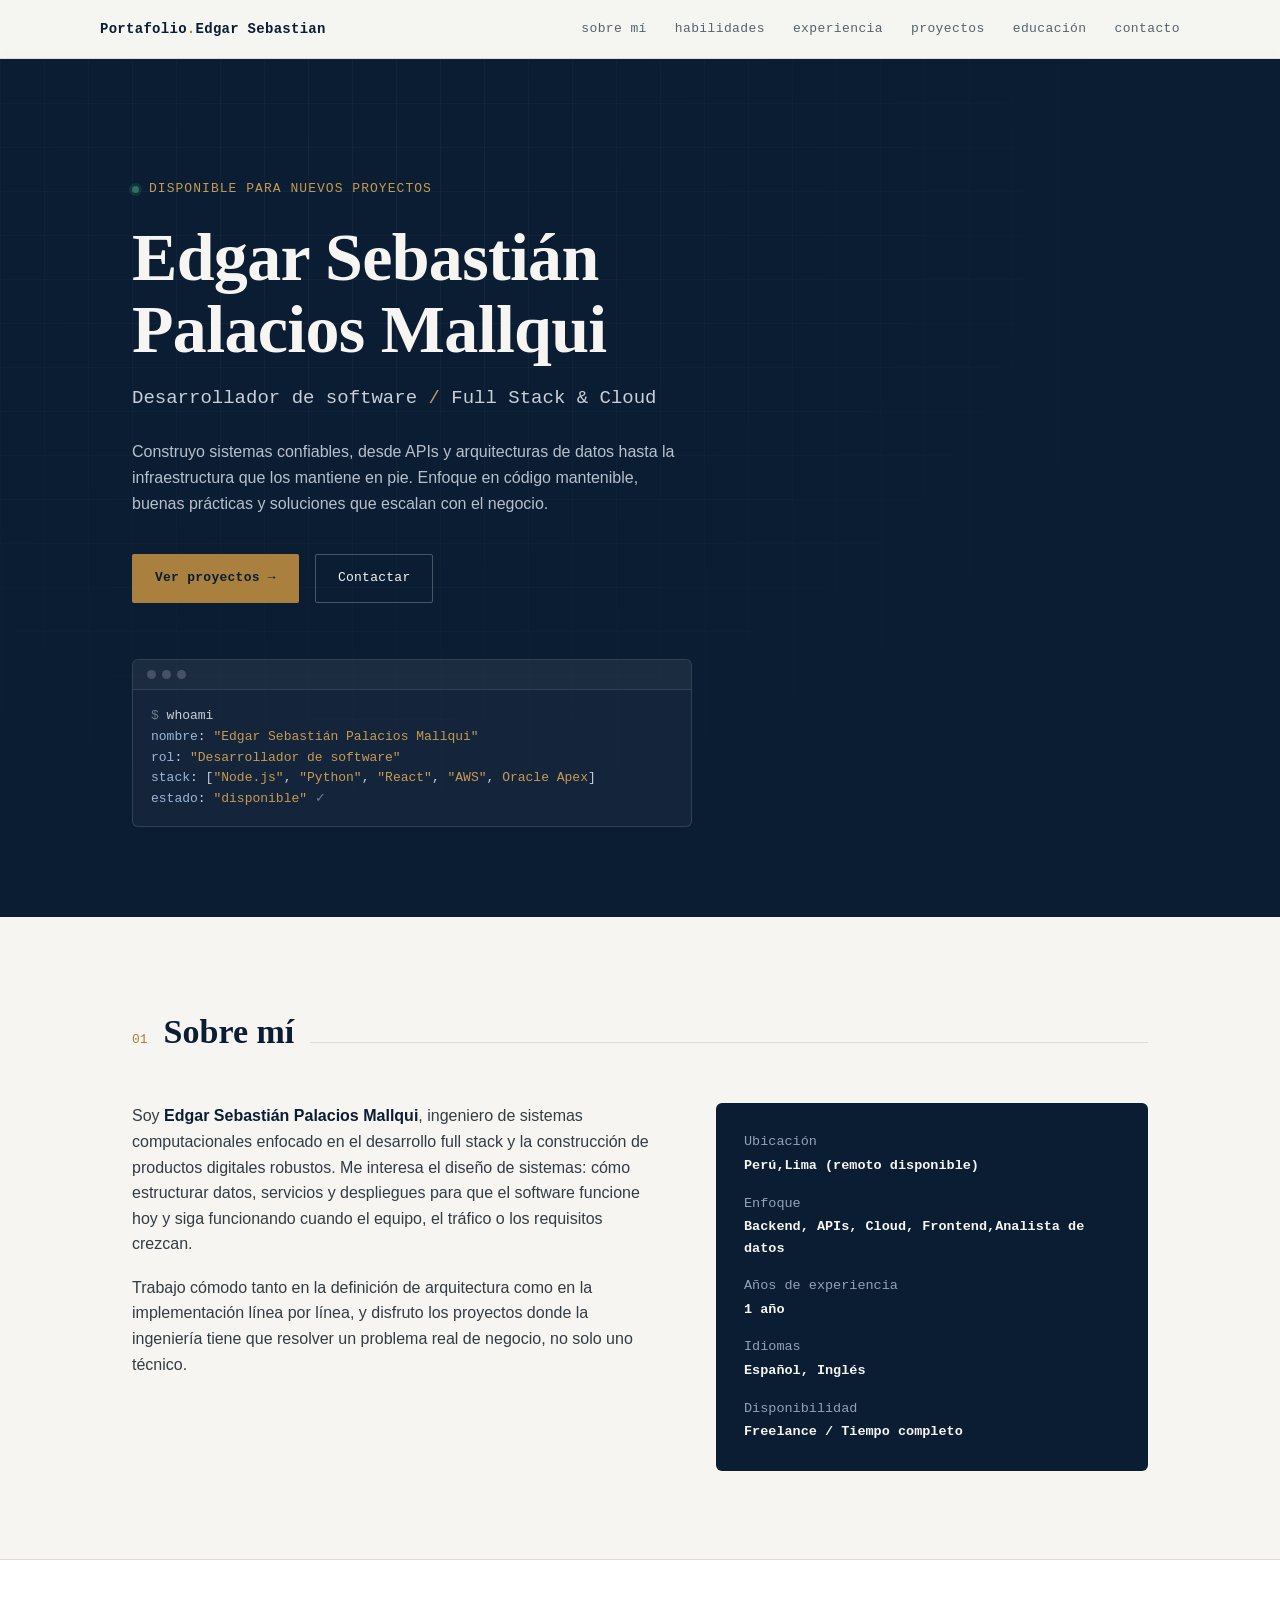
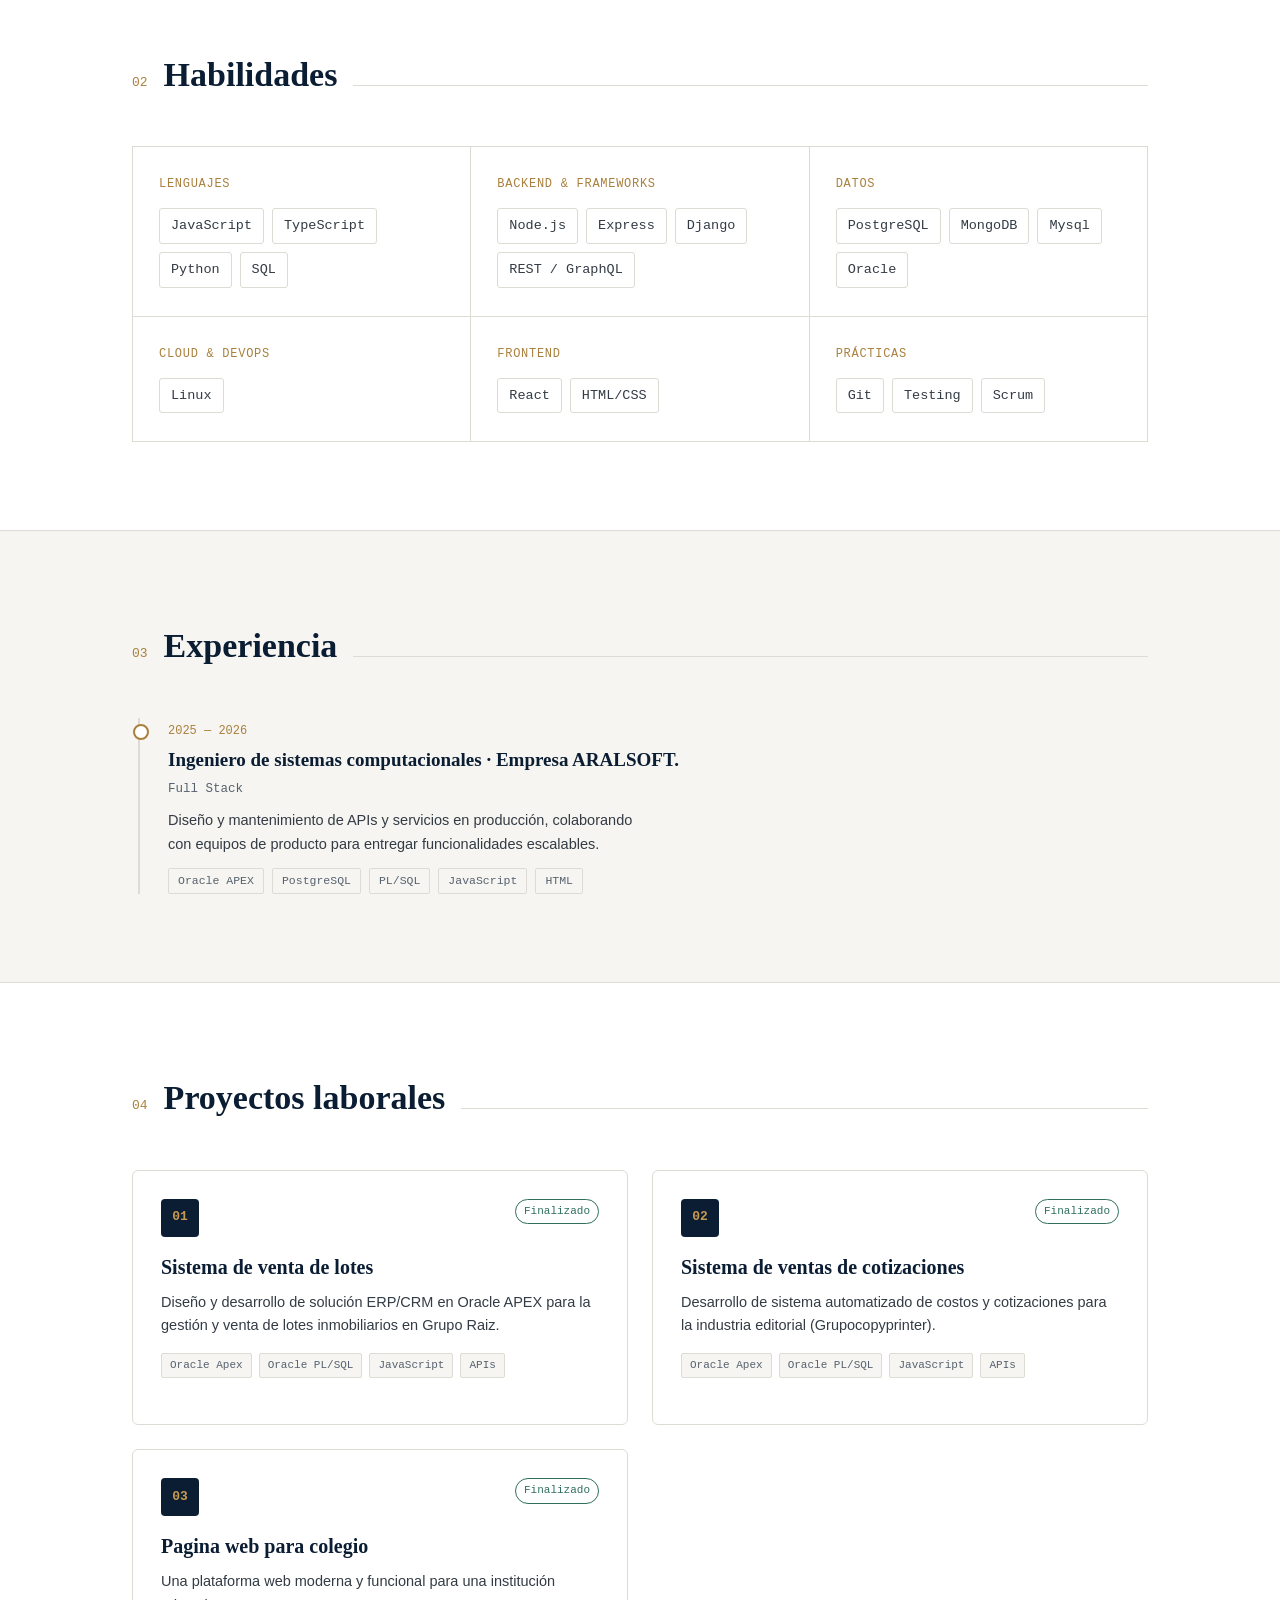
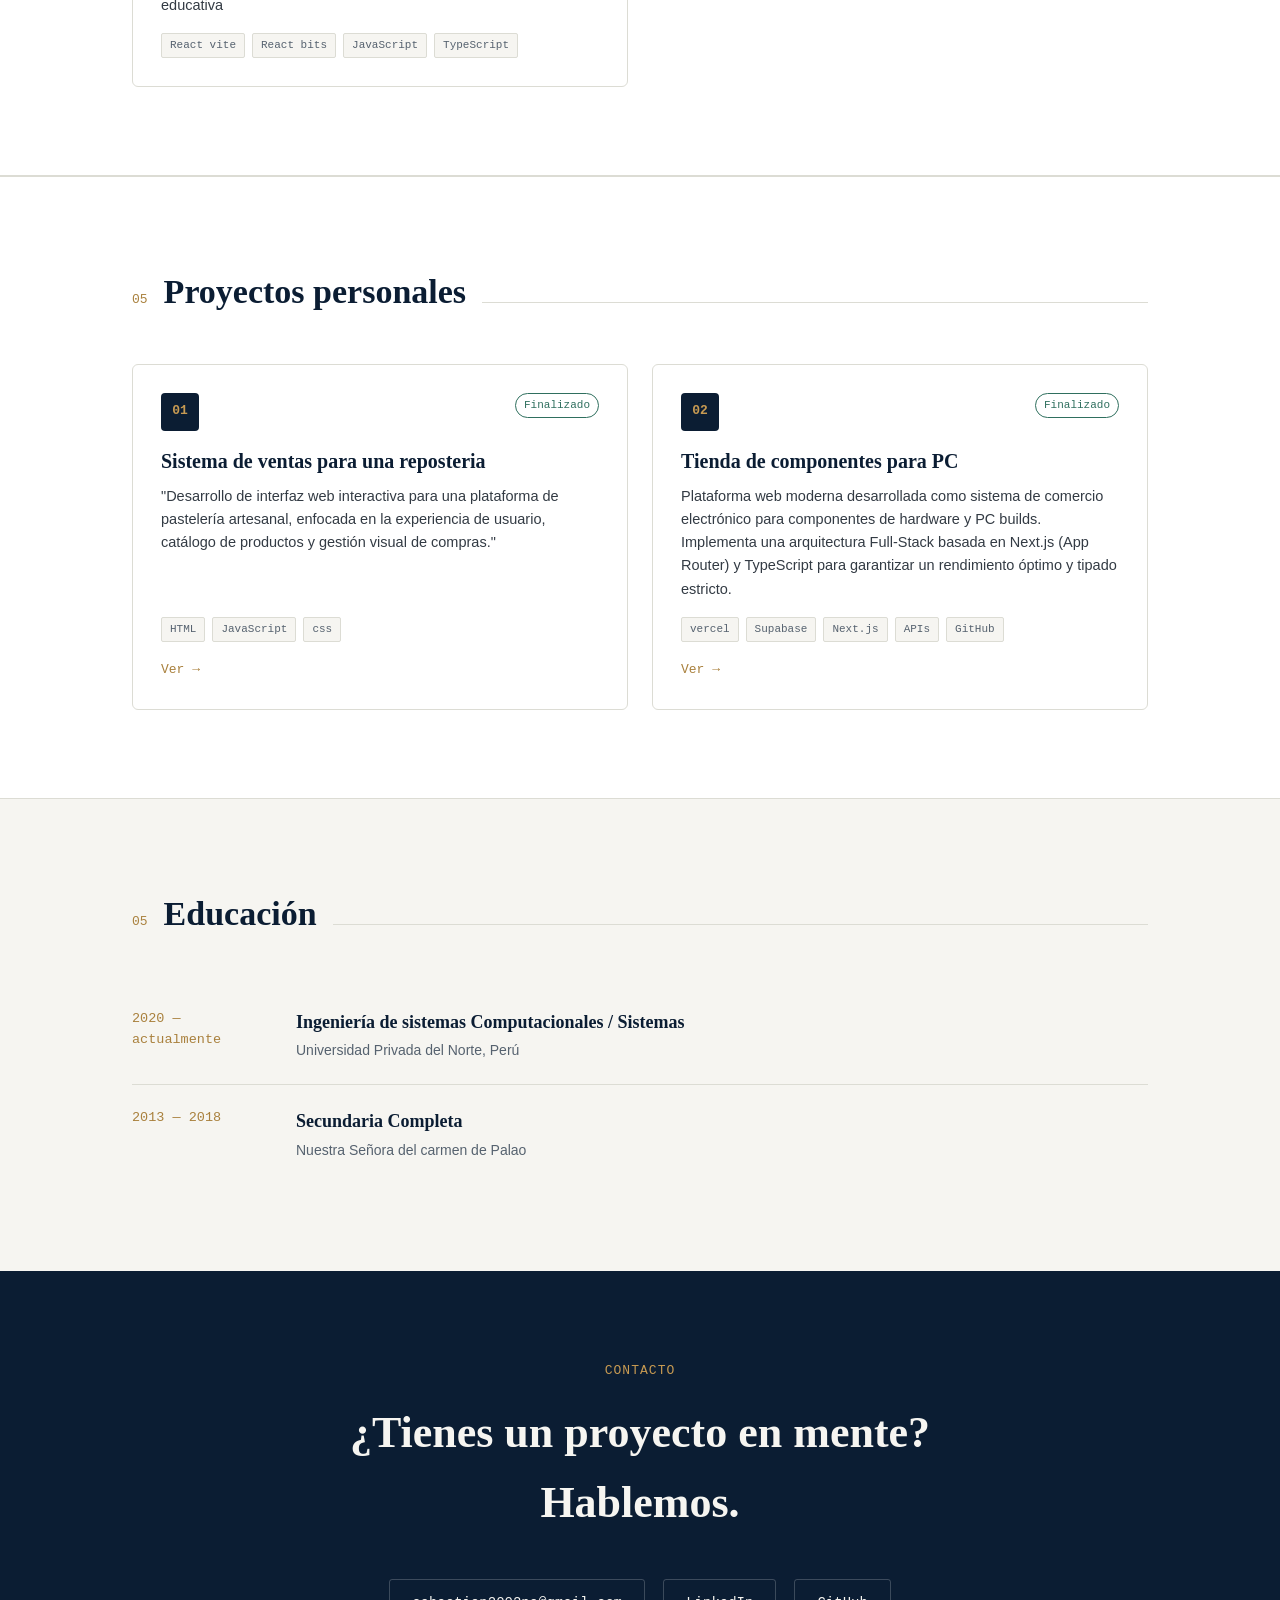
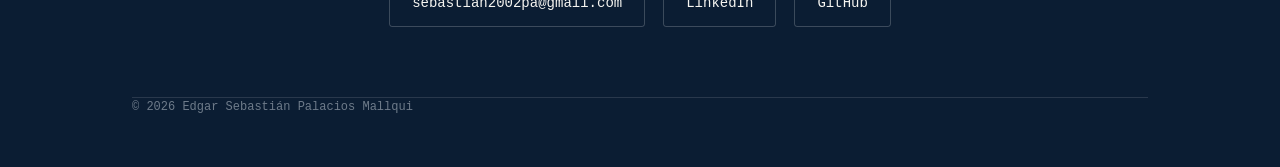
==== commit 32957fdd: "Add files via upload" ====
--- a/index.html
+++ b/index.html
@@ -79,7 +79,7 @@
       </div>
       <dl class="facts">
         <dt>Ubicación</dt><dd>Perú,Lima (remoto disponible)</dd>
-        <dt>Enfoque</dt><dd>Backend, APIs, Cloud, Frontend</dd>
+        <dt>Enfoque</dt><dd>Backend, APIs, Cloud, Frontend,Analista de datos</dd>
         <dt>Años de experiencia</dt><dd>1 año</dd>
         <dt>Idiomas</dt><dd>Español, Inglés</dd>
         <dt>Disponibilidad</dt><dd>Freelance / Tiempo completo</dd>
@@ -191,6 +191,17 @@
         <div class="project-stack"><span>Oracle Apex</span><span>Oracle PL/SQL</span><span>JavaScript</span><span>APIs</span></div>
         <a class="project-link" href="#"></a>
       </div>
+      <div class="project-card">
+        <div class="project-top">
+          <div class="project-icon">03</div>
+          <span class="project-status">Finalizado</span>
+        </div>
+        <div class="project-title">Pagina web para colegio</div>
+        <p class="project-desc">
+          Una plataforma web moderna y funcional para una institución educativa
+        <div class="project-stack"><span>React vite</span><span>React bits</span><span>JavaScript</span><span>TypeScript</span></div>
+        
+      </div>
              
 </section>
 
@@ -227,6 +238,7 @@
         <div class="project-stack"><span>vercel</span><span>Supabase</span><span>Next.js</span><span>APIs</span><span>GitHub</span></div>
         <a class="project-link" href="https://tienda-de-componentes-pc-bvyk.vercel.app/" target="_blank">Ver →</a>
       </div>
+      
              
 </section>
 
@@ -273,4 +285,4 @@
 <script src="script.js"></script>
 
 </body>
-</html>
+</html>
